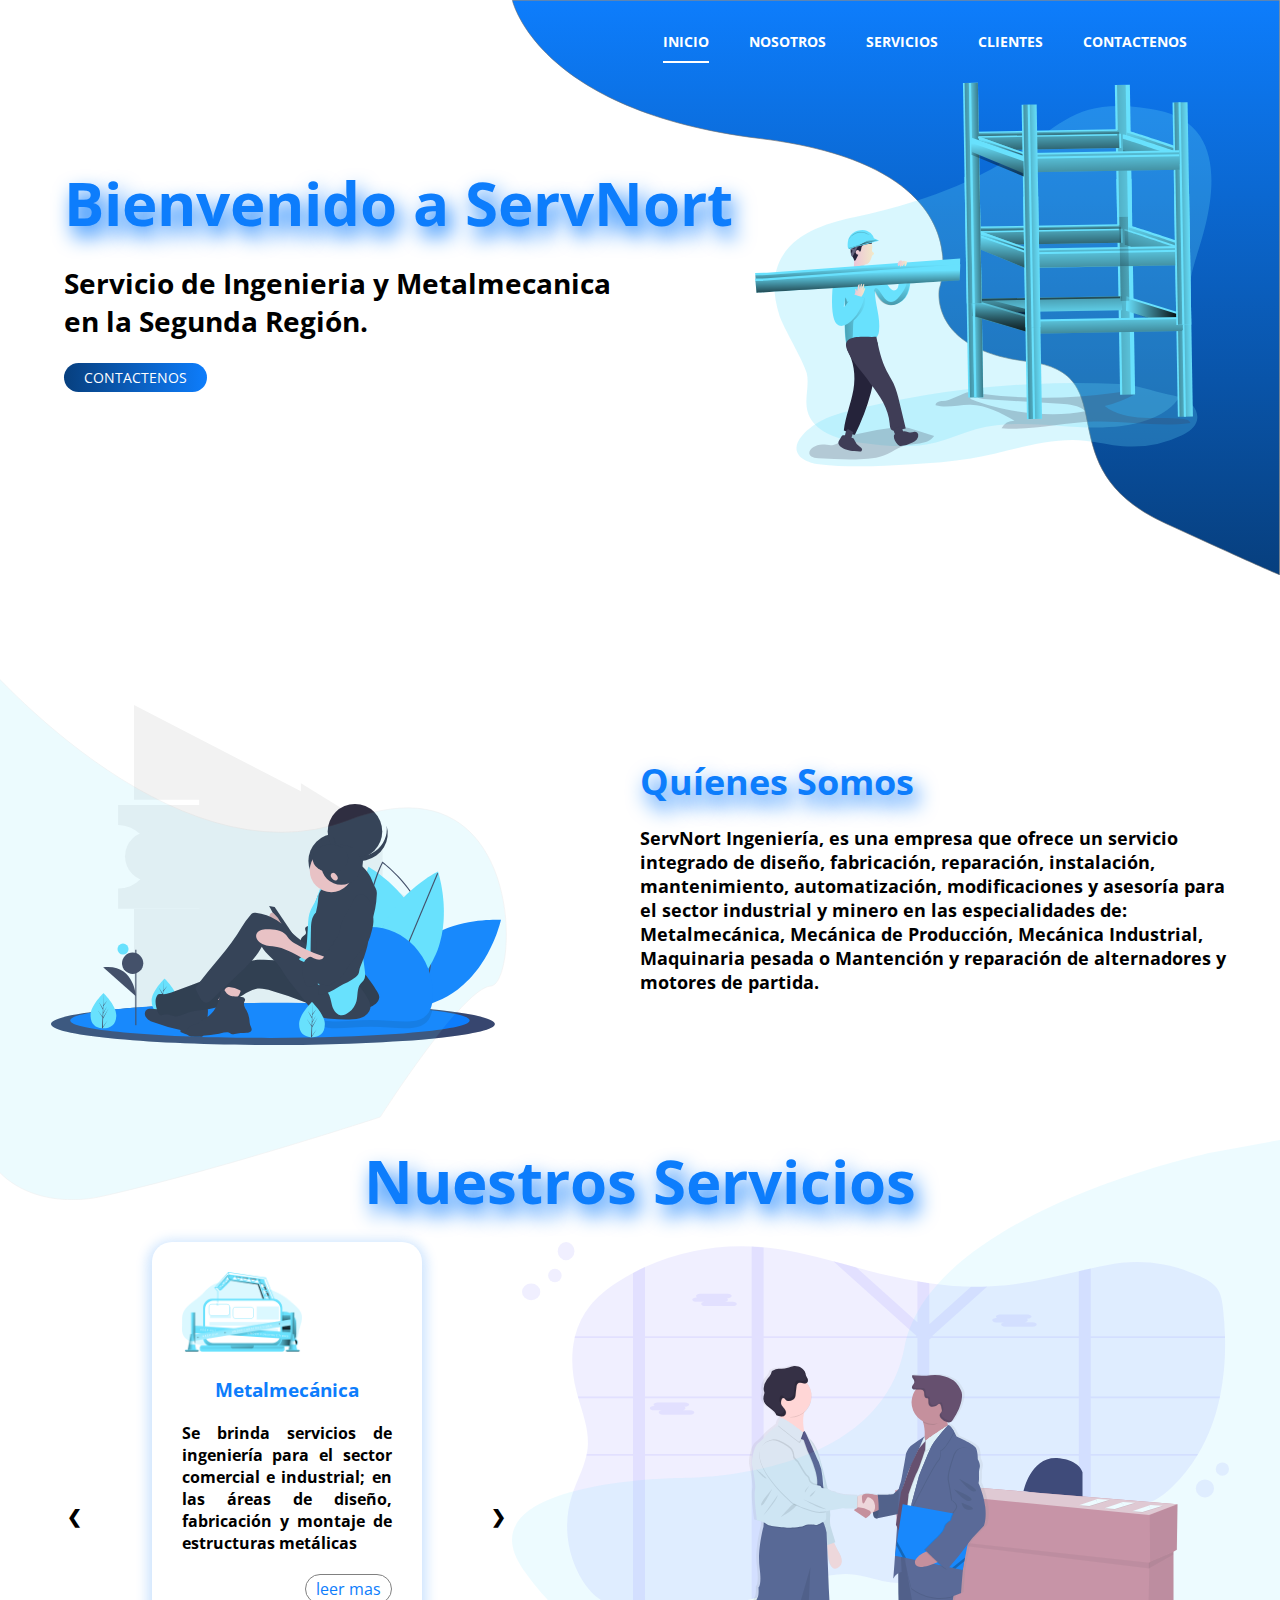
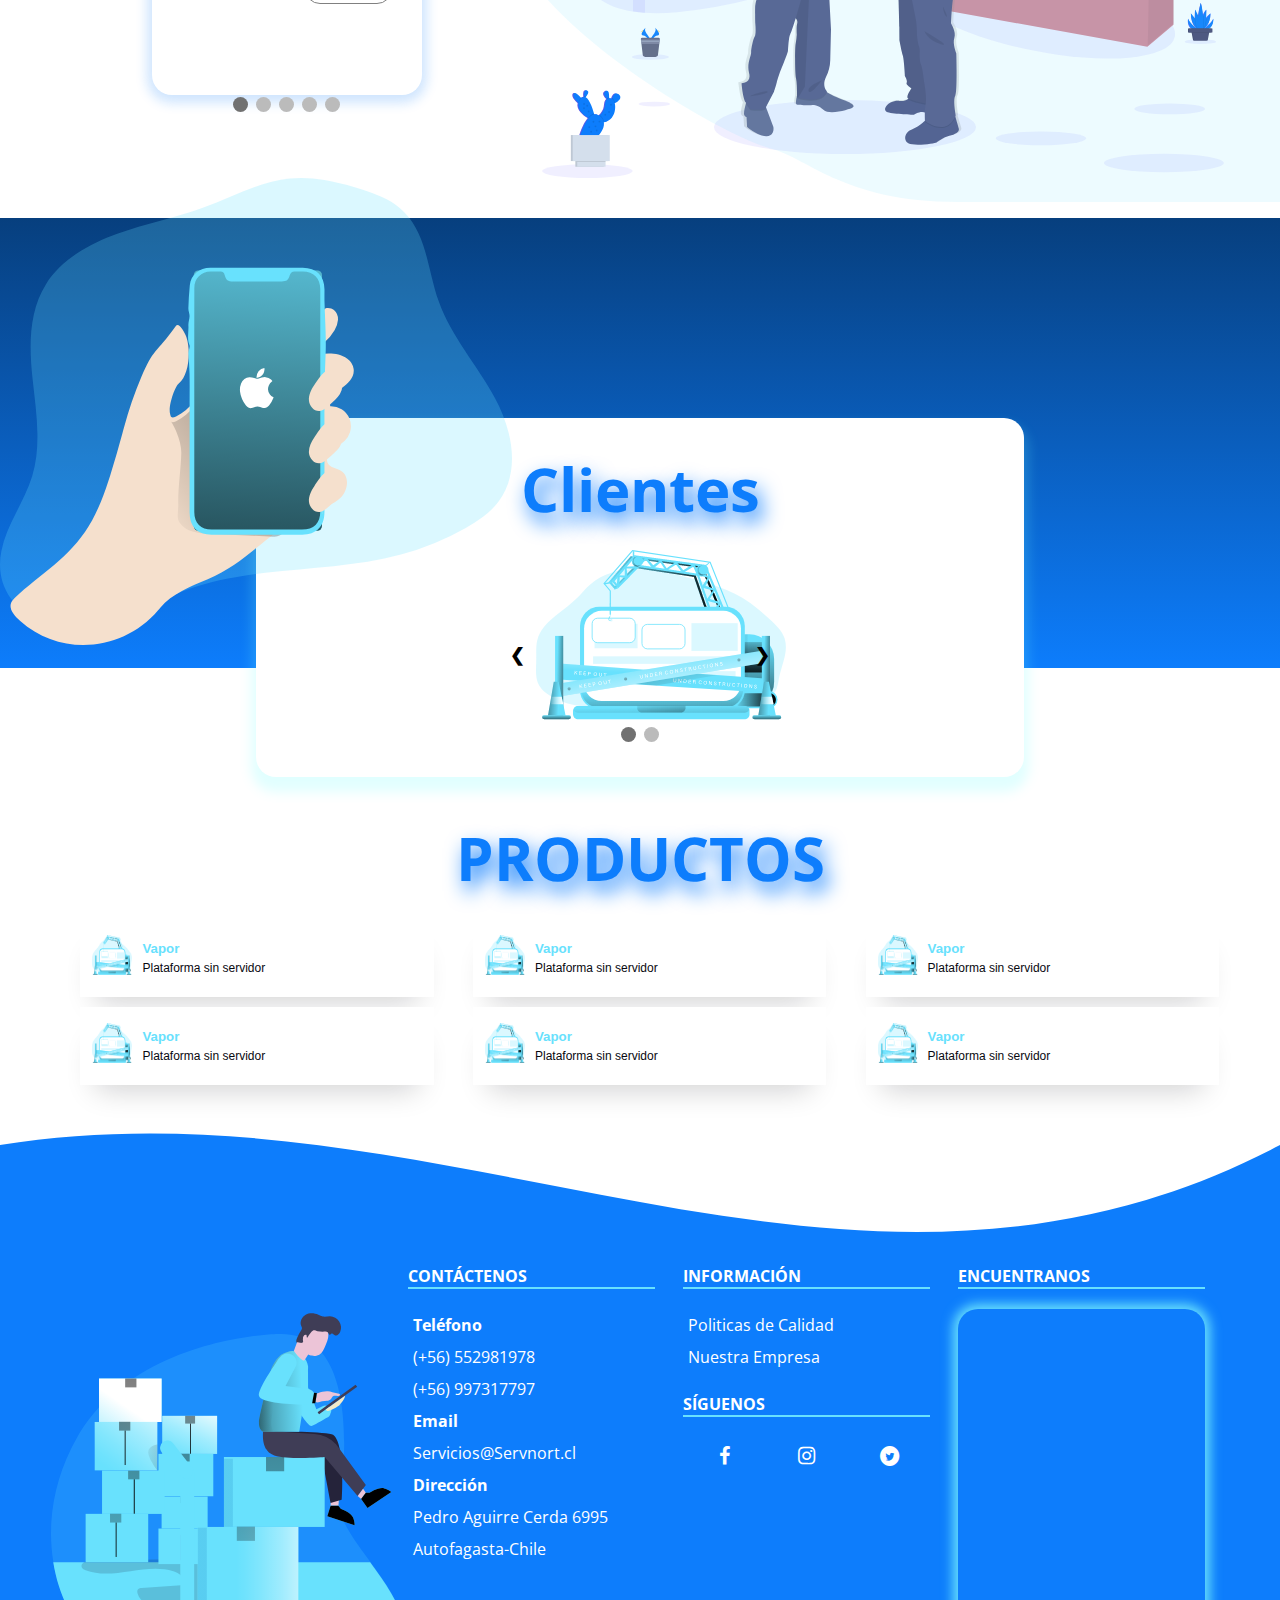
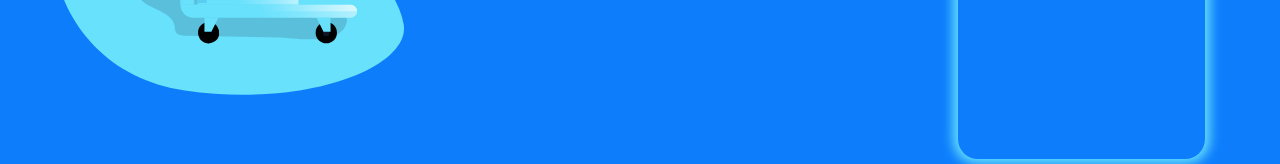
==== index.html @ bfb12efc "'inicio de proyecto'" ====
<!DOCTYPE html>
<html lang="en">
<head>
    <meta charset="UTF-8">
    <meta name="viewport" content="width=device-width, initial-scale=1.0">
    <meta name="description" content="ServNort Ingeniería, es una empresa que ofrece un servicio integrado de diseño, fabricación, reparación, instalación, mantenimiento, automatización, modificaciones y asesoría para el sector industrial y minero en las especialidades de: Metalmecánica, Mecánica de Producción, Mecánica Industrial, Maquinaria pesada o Mantención y reparación de alternadores y motores de partida."/>
    <meta name="keywords" content="Metalmecánica, Maquinaria Pesada, Mecánica De Producción,Mecánica Industrial,Camiones Aljibe,Grúas de alto tonelaje,Montacargas, Elevadores,Tanques,Tuberias,Ductos,Escaleras,Rejas,Barandas,Parillas,Cercos perimetricos"/>
    <title>ServNort</title>
    <link rel="stylesheet" href="css/main.css">
    <link rel="stylesheet" href="css/fontello.css">
</head>
<body>
    
    <header> 
        <img id="trazo_1" src="/img/SVG/Trazado_1.svg"  loading="lazy" alt="">
        <div class="barra">
            <nav>
                <ul class="nav">
                    <li class="nav-item"><a class="activo"  href="">INICIO</a></li>
                    <li class="nav-item"><a href="#nosotros">NOSOTROS</a></li>
                    <li class="nav-item"><a href="#servicios">SERVICIOS</a></li>
                    <li class="nav-item"><a href="#clientes">CLIENTES</a></li>
                    <li class="nav-item"><a  id="contact" href="#footer">CONTACTENOS</a></li> 
                </ul>
            </nav>
            <input type="checkbox" id="menu-bar">
            <label id="label" for="menu-bar" class="icon-menu"></label>
        </div>
        <div class="container">
            <div class="textos">
                <h2>Bienvenido a ServNort</h2>
                <p>Servicio de Ingenieria y Metalmecanica <br> en la Segunda Región.</p>
                <a href="#footer">CONTACTENOS</a>
            </div>
             <img id="construction_site" src="img/SVG/construction_site.svg"  loading="lazy" alt="">
        </div>
    </header>

    <main>
        <section class="about-us" id="nosotros">
            <div class="container">
                <img id="Trazado_55" src="img/SVG/Trazado_55.svg"  loading="lazy" alt="">
                <img id="Trazado_7" src="img/SVG/undraw_mobile_user_7oqo.svg"  loading="lazy" alt="">
                <div class="about-info">
                     <h2>Quíenes Somos</h2>
                     <p>ServNort Ingeniería, es una empresa que ofrece 
                       un servicio integrado de diseño, fabricación, reparación,
                       instalación, mantenimiento, automatización, 
                       modificaciones y asesoría para el sector industrial y
                       minero en las especialidades de: Metalmecánica, 
                       Mecánica de Producción, Mecánica Industrial, 
                       Maquinaria pesada o Mantención y reparación de
                       alternadores y motores de partida.</p>
                </div>
            </div>
       </section>
       <section class="nuestros-servicios">
          <div class="container">
            <h2>Nuestros Servicios</h2>
            <div class="servicios" id="servicios">
                 <div class="servicio">
                    <img src="img/under_constructions.png" loading="lazy" alt="Metalmecanica">
                    <h3>Metalmecánica</h3>
                    <p>Se brinda servicios de ingeniería para 
                    el sector comercial e industrial; en las 
                    áreas de diseño, fabricación y montaje 
                    de estructuras metálicas</p>
                    <div class="button">
                        <a href="">leer mas</a>
                    </div> 
                 </div>

                 <div class="servicio">
                    <img src="img/under_constructions.png" loading="lazy" alt="Metalmecanica">
                    <h3>Maquinaria Pesada</h3>
                    <p>Nuestras divisiones de reparación, mantenimiento y de servicio, está conformada por ingenieros y técnicos altamente calificados para cada línea de negocios.</p>
                    <div class="button">
                        <a href="">leer mas</a>
                    </div> 
                 </div>

                 <div class="servicio">
                    <img src="img/under_constructions.png" loading="lazy" alt="Metalmecanica">
                    <h3>Mecánica Industrial</h3>
                    <p> Se ofrece un plan integral de beneficios y asesoría especializada para sus requerimientos de estudios de ingeniería, instalación e implementación de sistemas integrales dentro del campo industrial, así como brindar un servicio de mantenimiento con el fin de lograr un desempeño óptimo en los distintos procesos de producción. Tales como: fabricación de lozas de lavado para maquinarias y componentes industriales, mantenimiento de plantas industriales, Iluminación, sistemas eléctricos de control, etc..</p>
                    <div class="button">
                        <a href="">leer mas</a>
                    </div> 
                 </div>

                 <div class="servicio">
                    <img src="img/under_constructions.png" loading="lazy" alt="Metalmecanica">
                    <h3>Mecánica De Producción</h3>
                    <p> la especialidad de Mecánica de producción brindamos el servicio de diseño, fabricación e instalación de partes y piezas para máquinas y equipos del sector industrial y minero, según los requerimientos de nuestros clientes, poniendo a su disposición nuestro personal profesional y técnico. Además realizamos trabajos de reconstrucciones de pieza y partes de máquinas para la industria y minería.</p>
                    <div class="button">
                        <a href="">leer mas</a>
                    </div> 
                 </div>

                 <div class="servicio">
                    <img src="img/under_constructions.png" loading="lazy" alt="Metalmecanica">
                    <h3>Mantención Y Reparación</h3>
                    <p>Motores de partida y alternadores: Mantención alternadores en general (12 – 24 volt.), mantención de motores de partida en general (12 – 24 volt.), reparaciones en general, bobinados, cambio de carbones, cambio de cajas reguladoras, cambio de inducido, cambio placas rectificadoras, etc.</p>
                    <div class="button">
                        <a href="">leer mas</a>
                    </div> 
                 </div>
                 
                  <!-- Next and previous buttons -->
                <a class="prev" onclick="plusSlides(-1)">&#10094;</a>
                <a class="next" onclick="plusSlides(1)">&#10095;</a>

                <!-- The dots/circles -->
                <div class="dots" style="text-align:center">
                    <span class="dot" onclick="currentSlide(1)"></span>
                    <span class="dot" onclick="currentSlide(2)"></span>
                    <span class="dot" onclick="currentSlide(3)"></span>
                    <span class="dot" onclick="currentSlide(4)"></span>
                    <span class="dot" onclick="currentSlide(5)"></span>
                </div>

            </div>
            <img id="Trazado_100" src="img/SVG/Trazado_100.svg"  loading="lazy" alt="">
            <img id="trazado_9" src="img/SVG/undraw_business_deal_cpi9.svg"  loading="lazy" alt="">
          </div>
       </section>
       <section class="clientes" id="clientes">
           <img id="trazado_iphone" src="img/SVG/iphone.svg" alt="">
           <div class="background"></div>
           <div class="content-clientes">
               <h2>Clientes</h2>
               <div class="clients">
                   <div class="client">
                       <img src="img/under_constructions.png" alt="">
                   </div>
                   <div class="client">
                    <img src="img/under_constructions.png" alt="">
                   </div>
                <!-- Next and previous buttons -->
                <a class="prev" onclick="plusSlide(-1)">&#10094;</a>
                <a class="next" onclick="plusSlide(1)">&#10095;</a>
                <!-- The dots/circles -->
                <div class="dots" style="text-align:center">
                    <span class="do" onclick="currentSlide(1)"></span>
                    <span class="do" onclick="currentSlide(2)"></span>
                </div>
               </div>
           </div>
       </section>
            
       <section id="productos">
           <div class="container">
            <h2>PRODUCTOS</h2>
            <ul>
                <li>
                    <a href="">
                        <div class="system-icon">
                            <img src="/img/under_constructions.png" width="80px" height="80px" alt="">
                        </div>
                        <div class="system-info">
                            <div class="system_info">
                                 <h5>Vapor</h5>
                                 <p>Plataforma sin servidor</p>
                            </div>
                        </div>
                    </a>
                </li>
                <li>
                    <a href="">
                        <div class="system-icon">
                            <img src="/img/under_constructions.png" width="80px" height="80px" alt="">
                        </div>
                        <div class="system-info">
                            <div class="system_info">
                                 <h5>Vapor</h5>
                                 <p>Plataforma sin servidor</p>
                            </div>
                        </div>
                    </a>
                </li>
                <li>
                    <a href="">
                        <div class="system-icon">
                            <img src="/img/under_constructions.png" width="80px" height="80px" alt="">
                        </div>
                        <div class="system-info">
                            <div class="system_info">
                                 <h5>Vapor</h5>
                                 <p>Plataforma sin servidor</p>
                            </div>
                        </div>
                    </a>
                </li>
                <li>
                    <a href="">
                        <div class="system-icon">
                            <img src="/img/under_constructions.png" width="80px" height="80px" alt="">
                        </div>
                        <div class="system-info">
                            <div class="system_info">
                                 <h5>Vapor</h5>
                                 <p>Plataforma sin servidor</p>
                            </div>
                        </div>
                    </a>
                </li>
                <li>
                    <a href="">
                        <div class="system-icon">
                            <img src="/img/under_constructions.png" width="80px" height="80px" alt="">
                        </div>
                        <div class="system-info">
                            <div class="system_info">
                                 <h5>Vapor</h5>
                                 <p>Plataforma sin servidor</p>
                            </div>
                        </div>
                    </a>
                </li>
                <li>
                    <a href="">
                        <div class="system-icon">
                            <img src="/img/under_constructions.png" width="80px" height="80px" alt="">
                        </div>
                        <div class="system-info">
                            <div class="system_info">
                                 <h5>Vapor</h5>
                                 <p>Plataforma sin servidor</p>
                            </div>
                        </div>
                    </a>
                </li>
            </ul>
           </div>
       
       </section>

    </main>

    
    <div style="height: 150px; overflow: hidden;" ><svg viewBox="0 0 500 150" preserveAspectRatio="none" style="height: 100%; width: 100%;"><path d="M0.00,49.98 C176.35,-22.20 330.98,277.78 500.00,49.98 L500.00,150.00 L0.00,150.00 Z" style="stroke: none; fill: #0D7DFC;"></path></svg></div>
    <footer id="footer">  
        <div class="container">
            <img id="logistics" src="img/SVG/logistics.svg" alt="">
            <div class="info-footer">
              <div class="section">
                  <h4>CONTÁCTENOS</h4>
                  <ul>
                      <li>Teléfono</li>
                      <li><a href="">(+56) 552981978</a></li>
                      <li><a href="">(+56) 997317797</a></li>
                      <li>Email</li>
                      <li><a href="">Servicios@Servnort.cl</a></li>
                      <li>Dirección</li>
                      <li><a href="">Pedro Aguirre Cerda 6995</a></li>
                      <li><a href="">Autofagasta-Chile</a></li>
                  </ul>
              </div>   
              <div class="section">
                <h4>INFORMACIÓN</h4>
                <ul>
                    <li><a href="http://www.servnort.cl/wp-content/uploads/sites/2255/2019/10/307682-v1.pdf" target="_blank">Politicas de Calidad</a></li>
                    <li><a href="http://www.servnort.cl/wp-content/uploads/sites/2255/2017/09/Presentaci%C3%B3n-SERVNORT-2017.pdf" target="_blank">Nuestra Empresa</a></li>
                </ul>
                <h4 class="redes">SÍGUENOS</h4>
                <ul class="redes-sociales">
                    <li><a href="" class="icon-facebook"></a></li>
                    <li><a href="" class="icon-instagram"></a></li>
                    <li><a href="" class="icon-twitter-circled"></a></li>
                </ul>
            </div>  

            <div class="section">
                <h4>Encuentranos</h4>
                <iframe src="https://www.google.com/maps/embed?pb=!1m18!1m12!1m3!1d3655.940811750934!2d-70.39109248538277!3d-23.60645556914346!2m3!1f0!2f0!3f0!3m2!1i1024!2i768!4f13.1!3m3!1m2!1s0x96ae2ad96603da23%3A0x205bcc52b47a0f85!2sAv.%20Pedro%20Aguirre%20Cerda%206995%2C%20Antofagasta%2C%20Chile!5e0!3m2!1ses-419!2sco!4v1585775942797!5m2!1ses-419!2sco" width="300" height="450" frameborder="0" style="border-radius: 20px; width: 100%; box-shadow: 0px 0px 12px 5px #68E1FD;" allowfullscreen="" aria-hidden="false" tabindex="0"></iframe>
            </div>   
            </div>
        </div>
    </footer>

    <script src="js/app.js"></script>
    <script src="js/clientes.js"></script>

</body>
</html>
---- css/main.css ----
@import url('https://fonts.googleapis.com/css?family=Open+Sans|Open+Sans+Condensed:300&display=swap');
@import '/css/header.css';
@import '/css/about.css';
@import '/css/servicios.css';
@import '/css/clientes.css';

* {
    margin: 0;
    padding: 0;
    box-sizing: border-box;
}

body {
    font-family: 'Open Sans', sans-serif;
    overflow-x: hidden;
}

.container {
    width: 92%;
    margin: 0 auto;
}

footer {
    background:#0D7DFC ;
}

#logistics {
    display: none;
}

.info-footer {
    display: flex;
    flex-wrap: wrap;
    justify-content: center;
}

.info-footer .section {
    width: 100%;
    margin-top:20px;
}

.info-footer .section h4 {
    color: white;
    text-transform: uppercase;
    border-bottom: 2px solid #68E1FD;
    margin-bottom: 20px;
}

.redes {
    margin-top: 20px;
}

.info-footer .section li {
    color: white;
    list-style: none;
    padding: 5px;
    font-weight: bold;
}

.info-footer .section li a {
    text-decoration: none;
    color: white;
    font-weight: normal;
}

.redes-sociales {
    display: flex;
    justify-content: space-around;
}

.redes-sociales li {
    font-size: 20px;
}


@media only screen and (min-width:600px){


    footer .container {
        display: flex;
        justify-content: center;
        align-items: center;
    }

    #logistics {
        display: block;
        width: 30%;
        height: 450px;
    }

    .info-footer {
       width: 70%;
       justify-content: space-around;
    }

    .info-footer .section {
        width: 30%;
        margin-right: 20px;
    }

}

#productos {
    display: flex;
    flex-wrap: wrap;
    justify-content: center;
    margin-top: 40px;
}


#productos h2 {
    width: 100%;
    text-align: center;
}

#productos ul {
    display: -webkit-box;
    display: flex;
    flex-wrap: wrap;
    -webkit-box-pack: center;
    justify-content: center;
    list-style-type: none;
    margin: 0;
    padding: 0;
}

#productos ul li {
    list-style: none;
    width: 80%;
    margin: 0 auto 10px auto;
    transition: all 0.3s ease;
}

#productos ul li:hover {
    transform: scale(1.1);
}


#productos ul li a {
    display: flex;
}

.system-icon img {
    max-width: 2.5em;
    max-height: 2.5em;
}

li a .system_icon {
    display: -webkit-box;
    display: flex;
    -webkit-box-align: center;
    align-items: center;
    -webkit-box-pack: center;
    justify-content: center;
    width: 3.5em;
    height: 3.5em;
    margin-right: 1em;
    padding: .5em;
}

#productos ul li a {
    display: -webkit-box;
    width: 100%;
    display: flex;
    -webkit-box-align: center;
    align-items: center;
    padding: .75em;
    text-align: left;
    text-decoration: none;
    color: #090910;
    background: #fff;
    box-shadow: 0 20px 30px -16px rgba(9,9,16,.2);
}

#productos ul li a .system_info {
    -webkit-box-flex: 1;
    flex: 1;
    font-size: 1em;
    font-family: scandia-web,sans-serif;
    padding: 10px;
}


.system_info h5 {
    color: #68E1FD;
    margin-bottom: 5px;
}

.system_info p {
    font-size: 12px;
}


@media only screen and (min-width:600px){
    #productos ul li  {
        width: 30%;
        margin-right: 10px;
    }
}
---- css/fontello.css ----
@font-face {
  font-family: 'fontello';
  src: url('../font/fontello.eot?31086662');
  src: url('../font/fontello.eot?31086662#iefix') format('embedded-opentype'),
       url('../font/fontello.woff2?31086662') format('woff2'),
       url('../font/fontello.woff?31086662') format('woff'),
       url('../font/fontello.ttf?31086662') format('truetype'),
       url('../font/fontello.svg?31086662#fontello') format('svg');
  font-weight: normal;
  font-style: normal;
}
/* Chrome hack: SVG is rendered more smooth in Windozze. 100% magic, uncomment if you need it. */
/* Note, that will break hinting! In other OS-es font will be not as sharp as it could be */
/*
@media screen and (-webkit-min-device-pixel-ratio:0) {
  @font-face {
    font-family: 'fontello';
    src: url('../font/fontello.svg?31086662#fontello') format('svg');
  }
}
*/
 
 [class^="icon-"]:before, [class*=" icon-"]:before {
  font-family: "fontello";
  font-style: normal;
  font-weight: normal;
  speak: none;
 
  display: inline-block;
  text-decoration: inherit;
  width: 1em;
  margin-right: .2em;
  text-align: center;
  /* opacity: .8; */
 
  /* For safety - reset parent styles, that can break glyph codes*/
  font-variant: normal;
  text-transform: none;
 
  /* fix buttons height, for twitter bootstrap */
  line-height: 1em;
 
  /* Animation center compensation - margins should be symmetric */
  /* remove if not needed */
  margin-left: .2em;
 
  /* you can be more comfortable with increased icons size */
  /* font-size: 120%; */
 
  /* Font smoothing. That was taken from TWBS */
  -webkit-font-smoothing: antialiased;
  -moz-osx-font-smoothing: grayscale;
 
  /* Uncomment for 3D effect */
  /* text-shadow: 1px 1px 1px rgba(127, 127, 127, 0.3); */
}
 
.icon-facebook:before { content: '\f09a'; } /* '' */
.icon-menu:before { content: '\f0c9'; } /* '' */
.icon-instagram:before { content: '\f16d'; } /* '' */
.icon-whatsapp:before { content: '\f232'; } /* '' */
.icon-twitter-circled:before { content: '\f30a'; } /* '' */
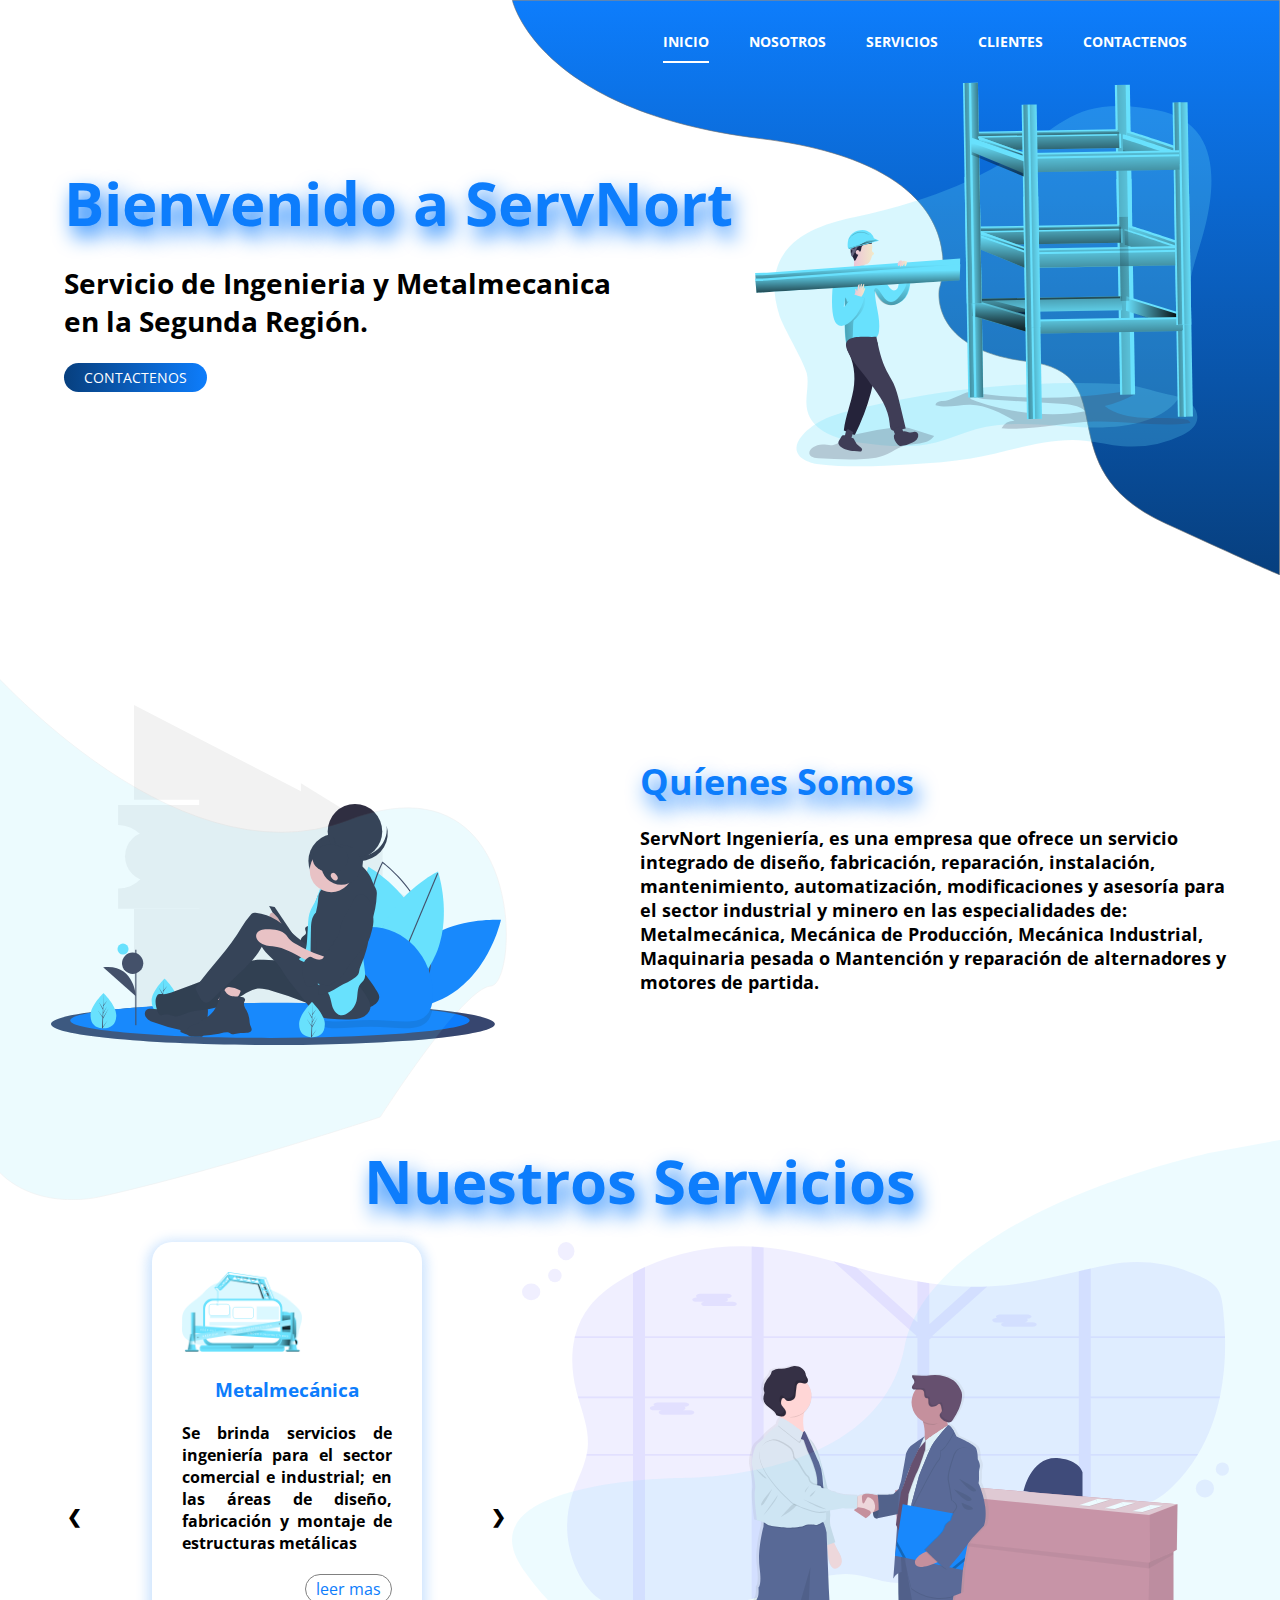
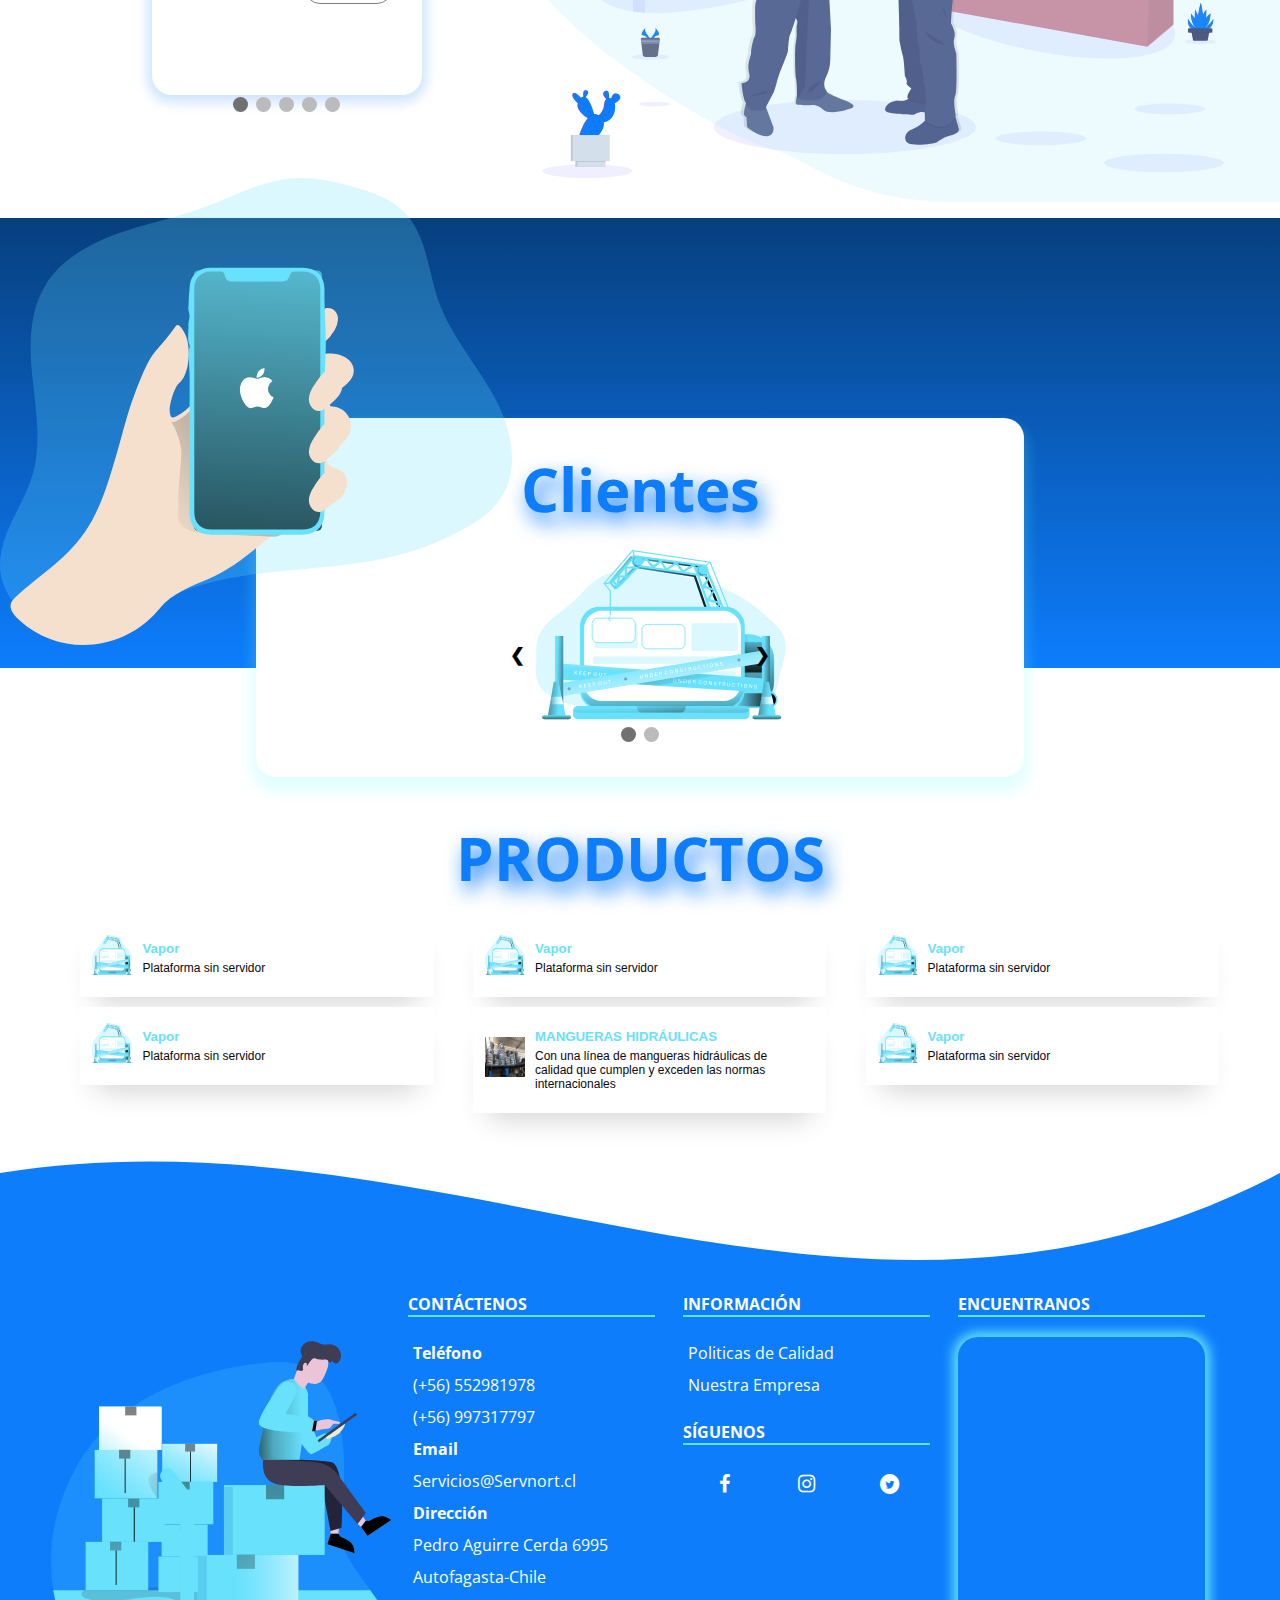
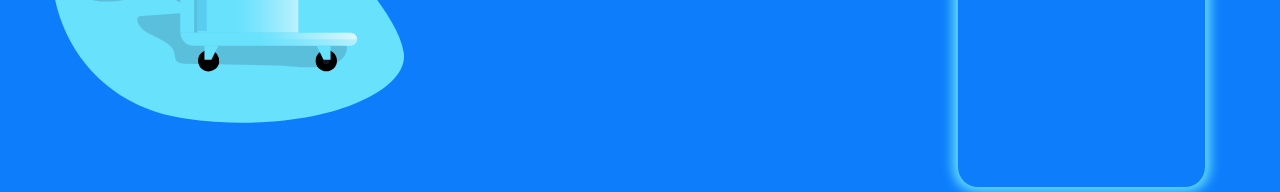
==== commit 9e350298: "'inicio de proyecto'" ====
--- a/index.html
+++ b/index.html
@@ -6,13 +6,13 @@
     <meta name="description" content="ServNort Ingeniería, es una empresa que ofrece un servicio integrado de diseño, fabricación, reparación, instalación, mantenimiento, automatización, modificaciones y asesoría para el sector industrial y minero en las especialidades de: Metalmecánica, Mecánica de Producción, Mecánica Industrial, Maquinaria pesada o Mantención y reparación de alternadores y motores de partida."/>
     <meta name="keywords" content="Metalmecánica, Maquinaria Pesada, Mecánica De Producción,Mecánica Industrial,Camiones Aljibe,Grúas de alto tonelaje,Montacargas, Elevadores,Tanques,Tuberias,Ductos,Escaleras,Rejas,Barandas,Parillas,Cercos perimetricos"/>
     <title>ServNort</title>
-    <link rel="stylesheet" href="css/main.css">
-    <link rel="stylesheet" href="css/fontello.css">
+    <link rel="stylesheet" href="./css/main.css">
+    <link rel="stylesheet" href="./css/fontello.css">
 </head>
 <body>
     
     <header> 
-        <img id="trazo_1" src="/img/SVG/Trazado_1.svg"  loading="lazy" alt="">
+        <img id="trazo_1" src="img/SVG/Trazado_1.svg"  loading="lazy" alt="">
         <div class="barra">
             <nav>
                 <ul class="nav">
@@ -155,72 +155,72 @@
                 <li>
                     <a href="">
                         <div class="system-icon">
-                            <img src="/img/under_constructions.png" width="80px" height="80px" alt="">
-                        </div>
-                        <div class="system-info">
-                            <div class="system_info">
-                                 <h5>Vapor</h5>
-                                 <p>Plataforma sin servidor</p>
-                            </div>
-                        </div>
-                    </a>
-                </li>
-                <li>
-                    <a href="">
-                        <div class="system-icon">
-                            <img src="/img/under_constructions.png" width="80px" height="80px" alt="">
-                        </div>
-                        <div class="system-info">
-                            <div class="system_info">
-                                 <h5>Vapor</h5>
-                                 <p>Plataforma sin servidor</p>
-                            </div>
-                        </div>
-                    </a>
-                </li>
-                <li>
-                    <a href="">
-                        <div class="system-icon">
-                            <img src="/img/under_constructions.png" width="80px" height="80px" alt="">
-                        </div>
-                        <div class="system-info">
-                            <div class="system_info">
-                                 <h5>Vapor</h5>
-                                 <p>Plataforma sin servidor</p>
-                            </div>
-                        </div>
-                    </a>
-                </li>
-                <li>
-                    <a href="">
-                        <div class="system-icon">
-                            <img src="/img/under_constructions.png" width="80px" height="80px" alt="">
-                        </div>
-                        <div class="system-info">
-                            <div class="system_info">
-                                 <h5>Vapor</h5>
-                                 <p>Plataforma sin servidor</p>
-                            </div>
-                        </div>
-                    </a>
-                </li>
-                <li>
-                    <a href="">
-                        <div class="system-icon">
-                            <img src="/img/under_constructions.png" width="80px" height="80px" alt="">
-                        </div>
-                        <div class="system-info">
-                            <div class="system_info">
-                                 <h5>Vapor</h5>
-                                 <p>Plataforma sin servidor</p>
-                            </div>
-                        </div>
-                    </a>
-                </li>
-                <li>
-                    <a href="">
-                        <div class="system-icon">
-                            <img src="/img/under_constructions.png" width="80px" height="80px" alt="">
+                            <img src="img/under_constructions.png" width="80px" height="80px" alt="">
+                        </div>
+                        <div class="system-info">
+                            <div class="system_info">
+                                 <h5>Vapor</h5>
+                                 <p>Plataforma sin servidor</p>
+                            </div>
+                        </div>
+                    </a>
+                </li>
+                <li>
+                    <a href="">
+                        <div class="system-icon">
+                            <img src="img/under_constructions.png" width="80px" height="80px" alt="">
+                        </div>
+                        <div class="system-info">
+                            <div class="system_info">
+                                 <h5>Vapor</h5>
+                                 <p>Plataforma sin servidor</p>
+                            </div>
+                        </div>
+                    </a>
+                </li>
+                <li>
+                    <a href="">
+                        <div class="system-icon">
+                            <img src="img/under_constructions.png" width="80px" height="80px" alt="">
+                        </div>
+                        <div class="system-info">
+                            <div class="system_info">
+                                 <h5>Vapor</h5>
+                                 <p>Plataforma sin servidor</p>
+                            </div>
+                        </div>
+                    </a>
+                </li>
+                <li>
+                    <a href="">
+                        <div class="system-icon">
+                            <img src="img/under_constructions.png" width="80px" height="80px" alt="">
+                        </div>
+                        <div class="system-info">
+                            <div class="system_info">
+                                 <h5>Vapor</h5>
+                                 <p>Plataforma sin servidor</p>
+                            </div>
+                        </div>
+                    </a>
+                </li>
+                <li>
+                    <a href="">
+                        <div class="system-icon">
+                            <img src="img/productos/img1.jpg" width="80px" height="80px" alt="">
+                        </div>
+                        <div class="system-info">
+                            <div class="system_info">
+                                 <h5>MANGUERAS HIDRÁULICAS</h5>
+                                 <p>Con una línea de mangueras hidráulicas de calidad que cumplen y exceden las normas internacionales </p>
+                            </div>
+                        </div>
+                    </a>
+                </li>
+                <li>
+                    <a href="">
+                        <div class="system-icon">
+                            <img src="img/under_constructions.png" width="80px" height="80px" alt="">
                         </div>
                         <div class="system-info">
                             <div class="system_info">
@@ -280,6 +280,5 @@
 
     <script src="js/app.js"></script>
     <script src="js/clientes.js"></script>
-
 </body>
 </html>--- a/css/main.css
+++ b/css/main.css
@@ -1,8 +1,8 @@
 @import url('https://fonts.googleapis.com/css?family=Open+Sans|Open+Sans+Condensed:300&display=swap');
-@import '/css/header.css';
-@import '/css/about.css';
-@import '/css/servicios.css';
-@import '/css/clientes.css';
+@import './header.css';
+@import './about.css';
+@import './servicios.css';
+@import './clientes.css';
 
 * {
     margin: 0;
@@ -21,7 +21,7 @@
 }
 
 footer {
-    background:#0D7DFC ;
+    background: #0D7DFC;
 }
 
 #logistics {
@@ -36,7 +36,7 @@
 
 .info-footer .section {
     width: 100%;
-    margin-top:20px;
+    margin-top: 20px;
 }
 
 .info-footer .section h4 {
@@ -73,7 +73,7 @@
 }
 
 
-@media only screen and (min-width:600px){
+@media only screen and (min-width: 600px) {
 
 
     footer .container {
@@ -89,8 +89,8 @@
     }
 
     .info-footer {
-       width: 70%;
-       justify-content: space-around;
+        width: 70%;
+        justify-content: space-around;
     }
 
     .info-footer .section {
@@ -169,14 +169,14 @@
     text-decoration: none;
     color: #090910;
     background: #fff;
-    box-shadow: 0 20px 30px -16px rgba(9,9,16,.2);
+    box-shadow: 0 20px 30px -16px rgba(9, 9, 16, .2);
 }
 
 #productos ul li a .system_info {
     -webkit-box-flex: 1;
     flex: 1;
     font-size: 1em;
-    font-family: scandia-web,sans-serif;
+    font-family: scandia-web, sans-serif;
     padding: 10px;
 }
 
@@ -190,9 +190,66 @@
     font-size: 12px;
 }
 
-
-@media only screen and (min-width:600px){
-    #productos ul li  {
+@keyframes rotate {
+    from {
+        transform: rotate(0deg);
+    }
+    to {
+        transform: rotate(360deg);
+    }
+}
+
+@-webkit-keyframes rotate {
+    from {
+        -webkit-transform: rotate(0deg);
+    }
+    to {
+        -webkit-transform: rotate(360deg);
+    }
+}
+
+.imgr {
+    -webkit-animation: 50s rotate linear infinite;
+    animation: 50s rotate linear infinite;
+    -webkit-transform-origin: 50% 50%;
+    transform-origin: 50% 50%;
+}
+
+.imgr {
+    position: absolute;
+    background-repeat: no-repeat;
+    background-position: right;
+    background-size: 25% 95%;
+    right: -330px;
+}
+
+.imgl {
+    -webkit-animation: 50s rotate linear infinite;
+    animation: 50s rotate linear infinite;
+    -webkit-transform-origin: 50% 50%;
+    transform-origin: 50% 50%;
+}
+
+.imgl {
+    position: absolute;
+    background-repeat: no-repeat;
+    background-position: left;
+    background-size: 25% 95%;
+    left: 330px;
+}
+
+.faq-img {
+    width: 100%;
+}
+
+.img-fluid {
+    max-width: 100%;
+    height: auto;
+
+}
+
+@media only screen and (min-width: 600px) {
+    #productos ul li {
         width: 30%;
         margin-right: 10px;
     }
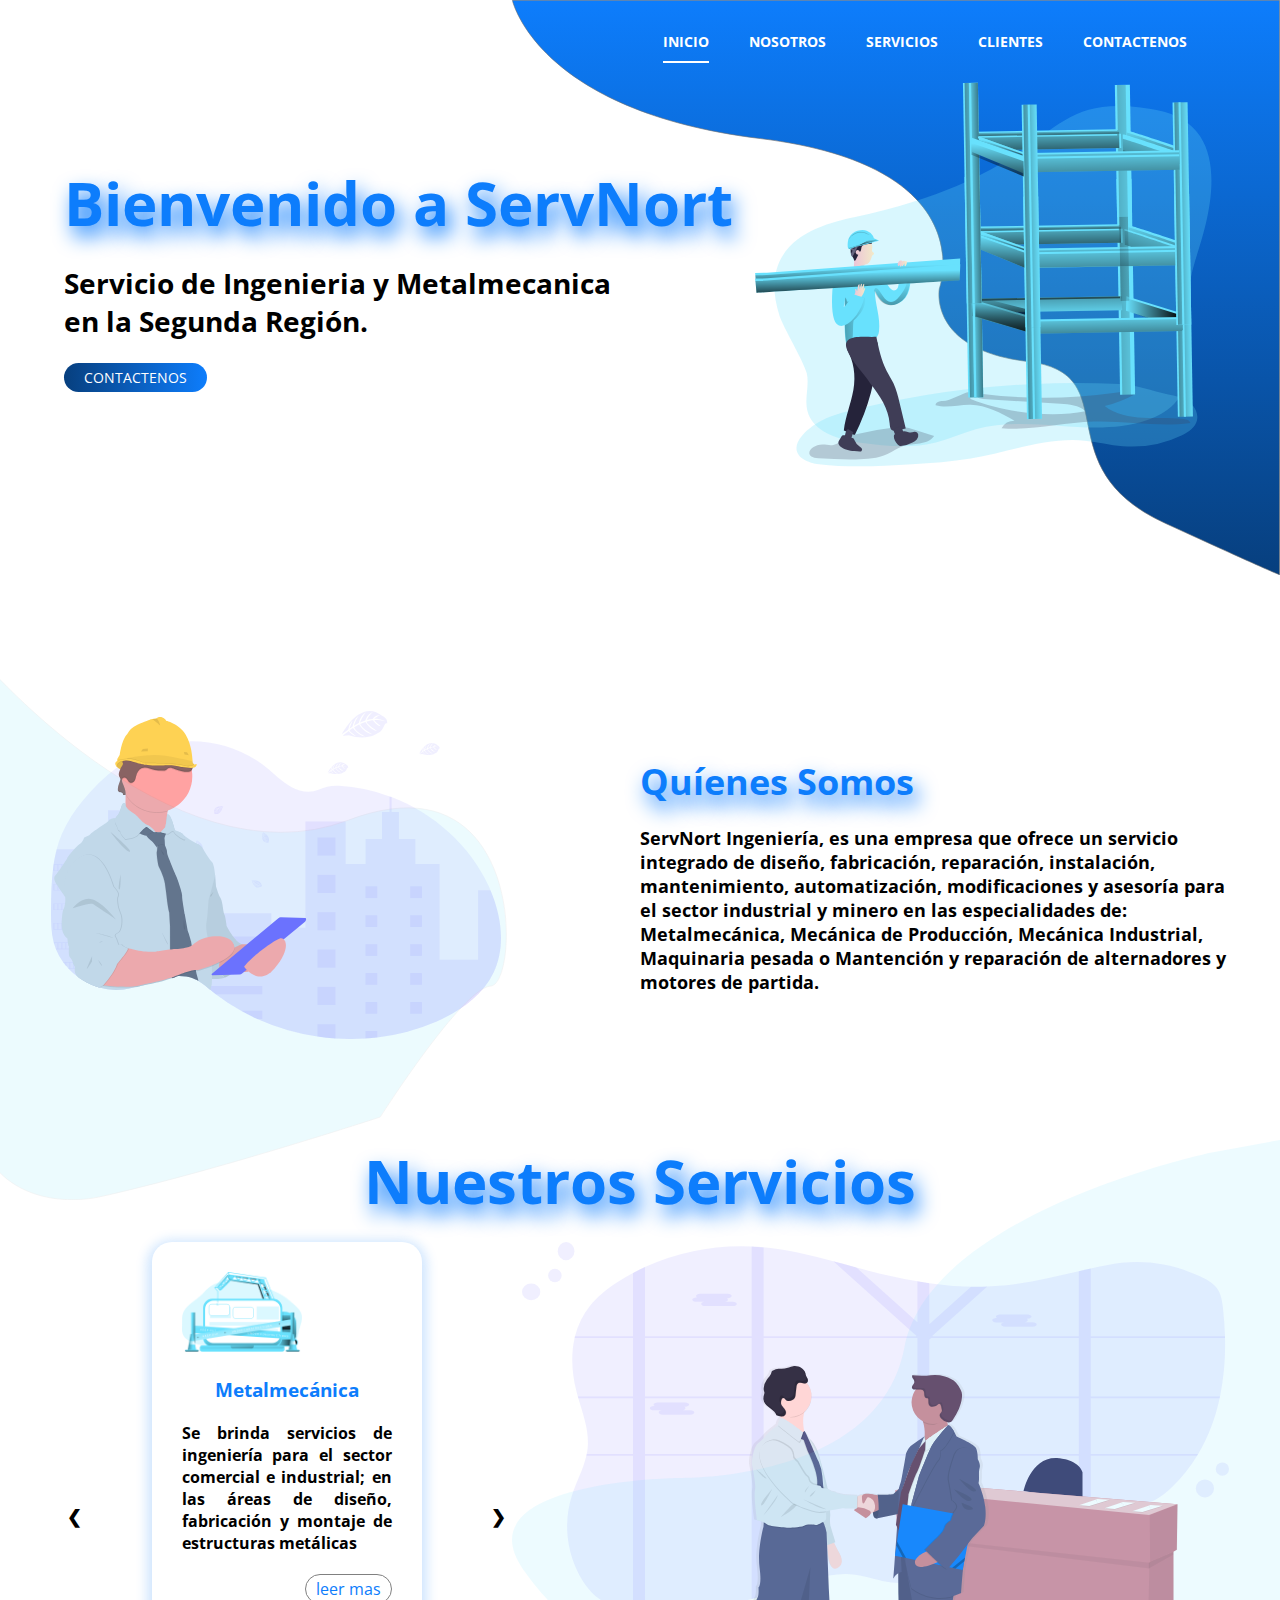
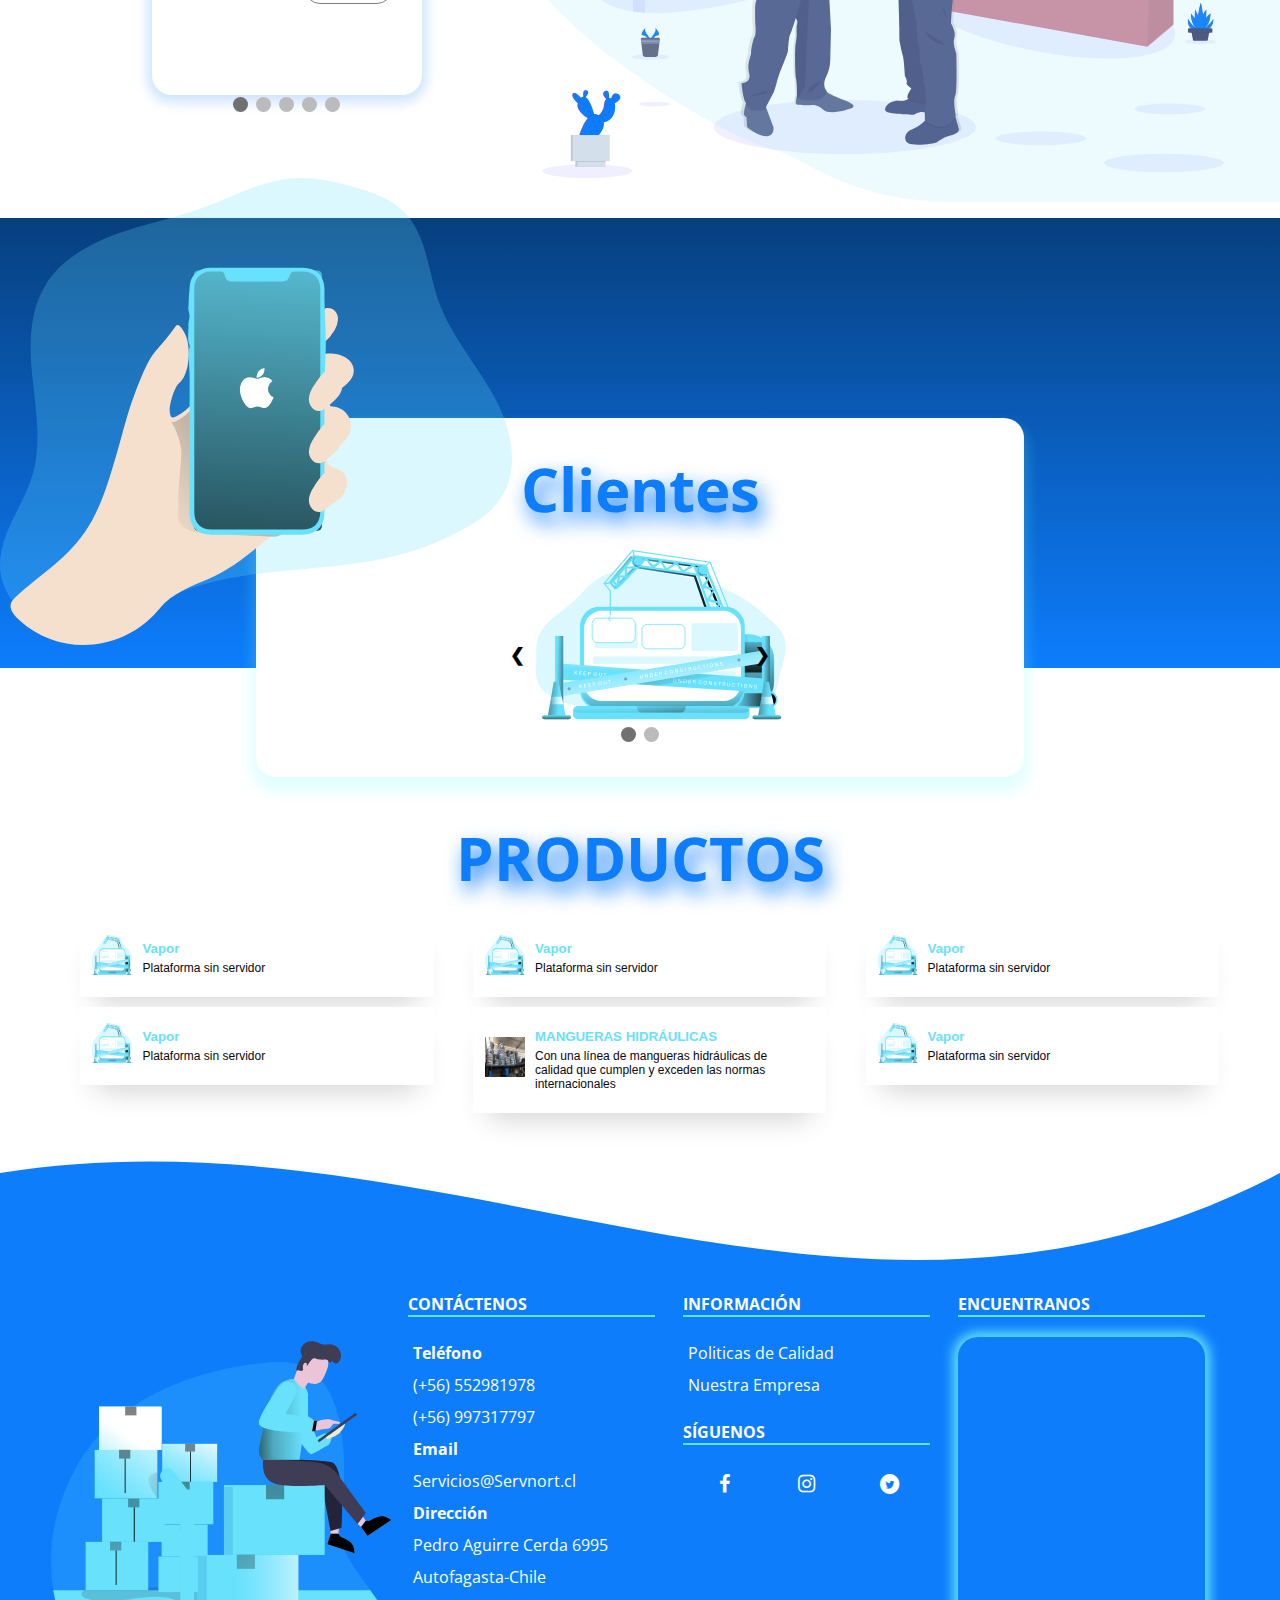
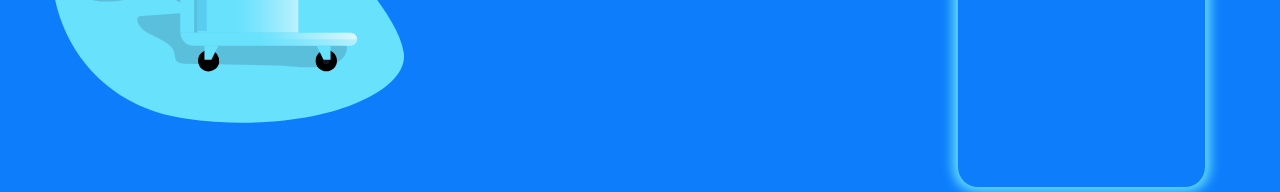
==== commit 8c2e1fb3: "'inicio de proyecto'" ====
--- a/index.html
+++ b/index.html
@@ -40,7 +40,7 @@
         <section class="about-us" id="nosotros">
             <div class="container">
                 <img id="Trazado_55" src="img/SVG/Trazado_55.svg"  loading="lazy" alt="">
-                <img id="Trazado_7" src="img/SVG/undraw_mobile_user_7oqo.svg"  loading="lazy" alt="">
+                <img id="Trazado_7" src="img/SVG/about_us.svg"  loading="lazy" alt="">
                 <div class="about-info">
                      <h2>Quíenes Somos</h2>
                      <p>ServNort Ingeniería, es una empresa que ofrece 
--- a/css/main.css
+++ b/css/main.css
@@ -235,7 +235,8 @@
     background-repeat: no-repeat;
     background-position: left;
     background-size: 25% 95%;
-    left: 330px;
+    left: -330px;
+    top: 400px;
 }
 
 .faq-img {
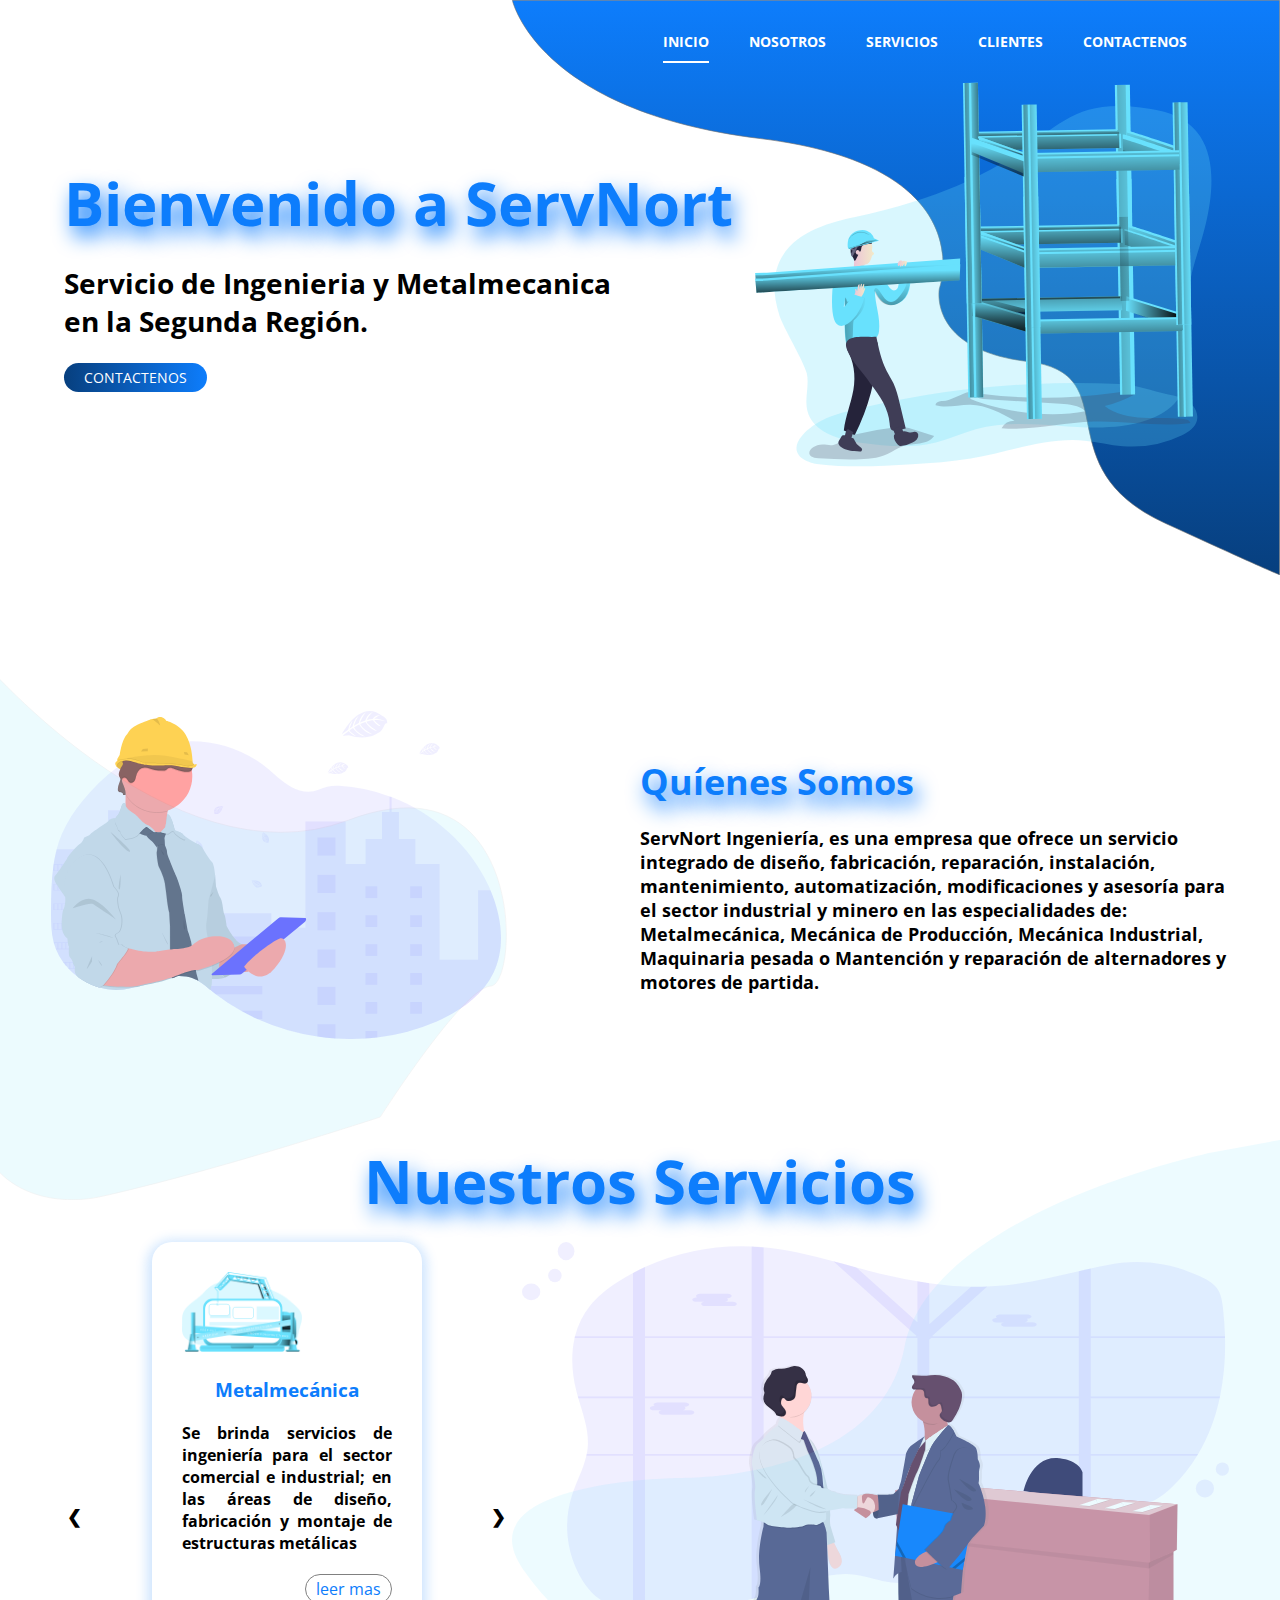
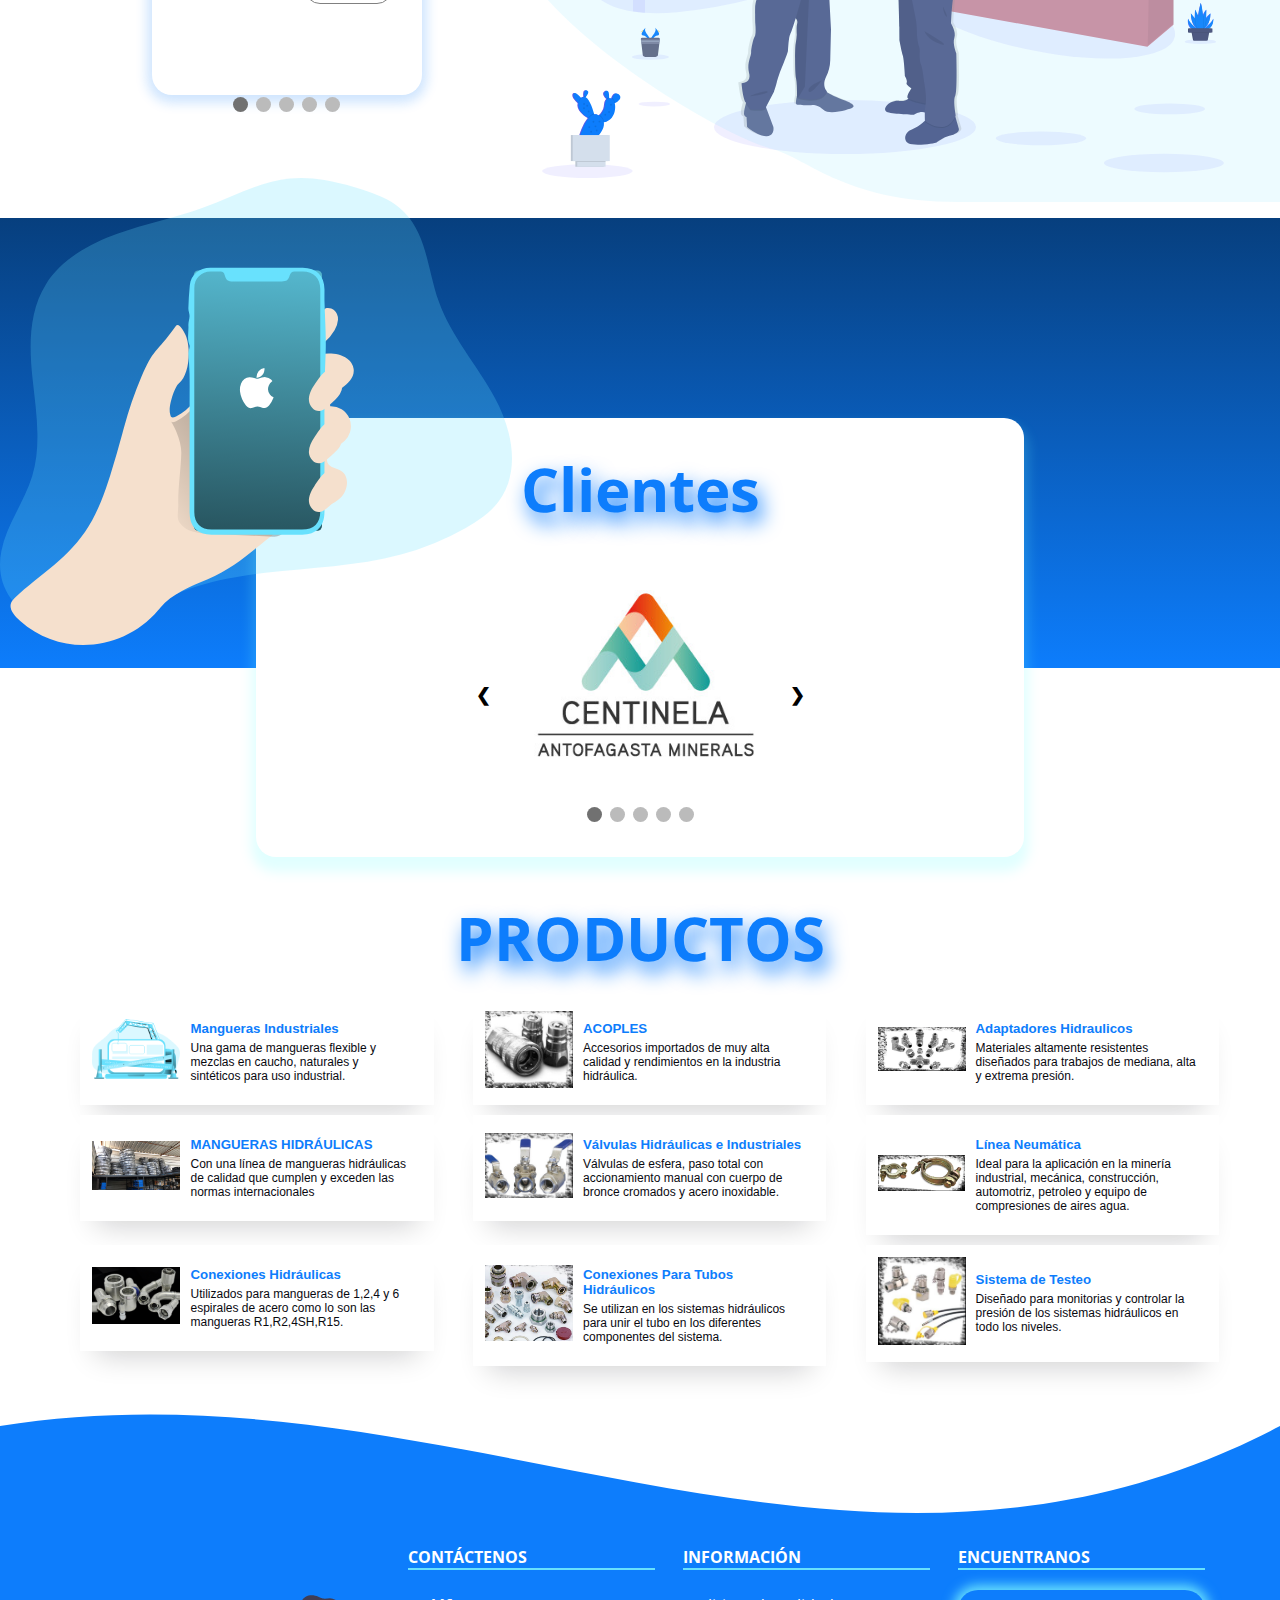
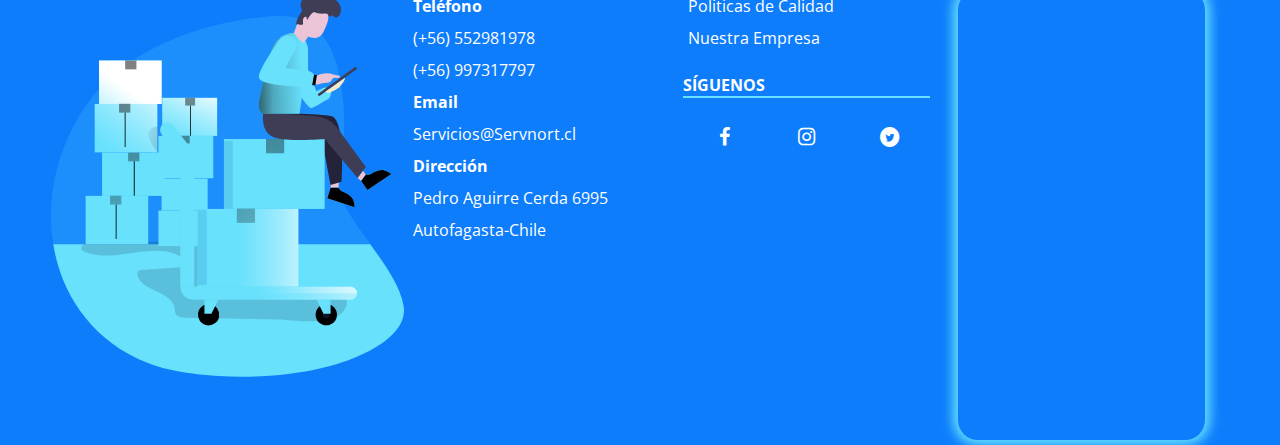
==== commit 52de18fb: "'inicio de proyecto'" ====
--- a/index.html
+++ b/index.html
@@ -66,7 +66,7 @@
                     áreas de diseño, fabricación y montaje 
                     de estructuras metálicas</p>
                     <div class="button">
-                        <a href="">leer mas</a>
+                        <a href="servicios.html">leer mas</a>
                     </div> 
                  </div>
 
@@ -75,7 +75,7 @@
                     <h3>Maquinaria Pesada</h3>
                     <p>Nuestras divisiones de reparación, mantenimiento y de servicio, está conformada por ingenieros y técnicos altamente calificados para cada línea de negocios.</p>
                     <div class="button">
-                        <a href="">leer mas</a>
+                        <a href="servicios.html">leer mas</a>
                     </div> 
                  </div>
 
@@ -84,7 +84,7 @@
                     <h3>Mecánica Industrial</h3>
                     <p> Se ofrece un plan integral de beneficios y asesoría especializada para sus requerimientos de estudios de ingeniería, instalación e implementación de sistemas integrales dentro del campo industrial, así como brindar un servicio de mantenimiento con el fin de lograr un desempeño óptimo en los distintos procesos de producción. Tales como: fabricación de lozas de lavado para maquinarias y componentes industriales, mantenimiento de plantas industriales, Iluminación, sistemas eléctricos de control, etc..</p>
                     <div class="button">
-                        <a href="">leer mas</a>
+                        <a href="servicios.html">leer mas</a>
                     </div> 
                  </div>
 
@@ -93,7 +93,7 @@
                     <h3>Mecánica De Producción</h3>
                     <p> la especialidad de Mecánica de producción brindamos el servicio de diseño, fabricación e instalación de partes y piezas para máquinas y equipos del sector industrial y minero, según los requerimientos de nuestros clientes, poniendo a su disposición nuestro personal profesional y técnico. Además realizamos trabajos de reconstrucciones de pieza y partes de máquinas para la industria y minería.</p>
                     <div class="button">
-                        <a href="">leer mas</a>
+                        <a href="servicios.html">leer mas</a>
                     </div> 
                  </div>
 
@@ -102,7 +102,7 @@
                     <h3>Mantención Y Reparación</h3>
                     <p>Motores de partida y alternadores: Mantención alternadores en general (12 – 24 volt.), mantención de motores de partida en general (12 – 24 volt.), reparaciones en general, bobinados, cambio de carbones, cambio de cajas reguladoras, cambio de inducido, cambio placas rectificadoras, etc.</p>
                     <div class="button">
-                        <a href="">leer mas</a>
+                        <a href="servicios.html">leer mas</a>
                     </div> 
                  </div>
                  
@@ -130,11 +130,24 @@
            <div class="content-clientes">
                <h2>Clientes</h2>
                <div class="clients">
-                   <div class="client">
-                       <img src="img/under_constructions.png" alt="">
-                   </div>
-                   <div class="client">
-                    <img src="img/under_constructions.png" alt="">
+
+                   <div class="client">
+                       <img src="img/productos/centinela.jpg" alt="">
+                   </div>
+                   <div class="client">
+                       <img src="img/productos/codelco.png" alt="">
+                   </div>
+                   <div class="client">
+                       <img src="img/productos/conymet.jpg" alt="">
+                   </div>
+                   <div class="client">
+                       <img src="img/productos/ultraport.jpg" alt="">
+                   </div>
+                   <div class="client">
+                       <img src="img/productos/sierragorda.jpg" alt="">
+                   </div>
+                   <div class="client">
+                       <img src="img/productos/minitec.png" alt="">
                    </div>
                 <!-- Next and previous buttons -->
                 <a class="prev" onclick="plusSlide(-1)">&#10094;</a>
@@ -143,6 +156,9 @@
                 <div class="dots" style="text-align:center">
                     <span class="do" onclick="currentSlide(1)"></span>
                     <span class="do" onclick="currentSlide(2)"></span>
+                    <span class="do" onclick="currentSlide(3)"></span>
+                    <span class="do" onclick="currentSlide(4)"></span>
+                    <span class="do" onclick="currentSlide(5)"></span>
                 </div>
                </div>
            </div>
@@ -155,59 +171,48 @@
                 <li>
                     <a href="">
                         <div class="system-icon">
-                            <img src="img/under_constructions.png" width="80px" height="80px" alt="">
-                        </div>
-                        <div class="system-info">
-                            <div class="system_info">
-                                 <h5>Vapor</h5>
-                                 <p>Plataforma sin servidor</p>
-                            </div>
-                        </div>
-                    </a>
-                </li>
-                <li>
-                    <a href="">
-                        <div class="system-icon">
-                            <img src="img/under_constructions.png" width="80px" height="80px" alt="">
-                        </div>
-                        <div class="system-info">
-                            <div class="system_info">
-                                 <h5>Vapor</h5>
-                                 <p>Plataforma sin servidor</p>
-                            </div>
-                        </div>
-                    </a>
-                </li>
-                <li>
-                    <a href="">
-                        <div class="system-icon">
-                            <img src="img/under_constructions.png" width="80px" height="80px" alt="">
-                        </div>
-                        <div class="system-info">
-                            <div class="system_info">
-                                 <h5>Vapor</h5>
-                                 <p>Plataforma sin servidor</p>
-                            </div>
-                        </div>
-                    </a>
-                </li>
-                <li>
-                    <a href="">
-                        <div class="system-icon">
-                            <img src="img/under_constructions.png" width="80px" height="80px" alt="">
-                        </div>
-                        <div class="system-info">
-                            <div class="system_info">
-                                 <h5>Vapor</h5>
-                                 <p>Plataforma sin servidor</p>
-                            </div>
-                        </div>
-                    </a>
-                </li>
-                <li>
-                    <a href="">
-                        <div class="system-icon">
-                            <img src="img/productos/img1.jpg" width="80px" height="80px" alt="">
+                            <img src="img/under_constructions.png" loading="lazy"  alt="">
+                        </div>
+                        <div class="system-info">
+                            <div class="system_info">
+                                 <h5>Mangueras Industriales</h5>
+                                 <p>Una gama de mangueras flexible y mezclas en caucho, naturales y sintéticos para uso industrial.</p>
+                            </div>
+                        </div>
+                    </a>
+                </li>
+
+                <li>
+                    <a href="">
+                        <div class="system-icon">
+                            <img src="img/productos/acoples3.PNG" loading="lazy"  alt="">
+                        </div>
+                        <div class="system-info">
+                            <div class="system_info">
+                                 <h5>ACOPLES</h5>
+                                 <p>Accesorios importados de muy alta calidad y rendimientos en la industria hidráulica.</p>
+                            </div>
+                        </div>
+                    </a>
+                </li>
+                <li>
+                    <a href="">
+                        <div class="system-icon">
+                            <img src="img/productos/AdaptadoresHidraulicos.PNG" loading="lazy" alt="">
+                        </div>
+                        <div class="system-info">
+                            <div class="system_info">
+                                 <h5>Adaptadores Hidraulicos</h5>
+                                 <p>Materiales altamente resistentes diseñados para trabajos de mediana, alta y extrema presión.</p>
+                            </div>
+                        </div>
+                    </a>
+                </li>
+
+                <li>
+                    <a href="">
+                        <div class="system-icon">
+                            <img src="img/productos/img1.jpg" loading="lazy"  alt="">
                         </div>
                         <div class="system-info">
                             <div class="system_info">
@@ -217,15 +222,72 @@
                         </div>
                     </a>
                 </li>
-                <li>
-                    <a href="">
-                        <div class="system-icon">
-                            <img src="img/under_constructions.png" width="80px" height="80px" alt="">
-                        </div>
-                        <div class="system-info">
-                            <div class="system_info">
-                                 <h5>Vapor</h5>
-                                 <p>Plataforma sin servidor</p>
+
+                <li>
+                    <a href="">
+                        <div class="system-icon">
+                            <img src="img/productos/valvulas.PNG" loading="lazy"  alt="">
+                        </div>
+                        <div class="system-info">
+                            <div class="system_info">
+                                <h5>Válvulas Hidráulicas e Industriales</h5>
+                                <p>Válvulas de esfera, paso total con accionamiento manual con cuerpo de bronce cromados y acero inoxidable.</p>
+                            </div>
+                        </div>
+                    </a>
+                </li>
+
+                <li>
+                    <a href="">
+                        <div class="system-icon">
+                            <img src="img/productos/lineaneumatica.PNG" loading="lazy"  alt="">
+                        </div>
+                        <div class="system-info">
+                            <div class="system_info">
+                                 <h5>Línea Neumática</h5>
+                                 <p>Ideal para la aplicación en la minería industrial, mecánica, construcción, automotriz, petroleo y equipo de compresiones de aires agua.</p>
+                            </div>
+                        </div>
+                    </a>
+                </li>
+
+                <li>
+                    <a href="">
+                        <div class="system-icon">
+                            <img src="img/productos/ConexionesHidraulicas.PNG" loading="lazy" alt="">
+                        </div>
+                        <div class="system-info">
+                            <div class="system_info">
+                                <h5>Conexiones Hidráulicas</h5>
+                                <p>Utilizados para mangueras de 1,2,4 y 6 espirales de acero como lo son las mangueras R1,R2,4SH,R15.</p>
+                            </div>
+                        </div>
+                    </a>
+                </li>
+
+                <li>
+                    <a href="">
+                        <div class="system-icon">
+                            <img src="img/productos/ConexionesParatubosHidraulicos.PNG" loading="lazy" alt="">
+                        </div>
+                        <div class="system-info">
+                            <div class="system_info">
+                                <h5>Conexiones Para Tubos Hidráulicos</h5>
+                                <p>Se utilizan en los sistemas hidráulicos para unir el tubo en los diferentes componentes del sistema.</p>
+                            </div>
+                        </div>
+                    </a>
+                </li>
+
+                <li>
+                    <a href="">
+                        <div class="system-icon">
+                            <img src="img/productos/sistemetesteo.PNG" loading="lazy" alt="">
+                        </div>
+                        <div class="system-info">
+                            <div class="system_info">
+                                <h5>Sistema de Testeo</h5>
+                                <p>Diseñado para monitorias y controlar la presión de los sistemas hidráulicos en todo los niveles.</p>
                             </div>
                         </div>
                     </a>
--- a/css/main.css
+++ b/css/main.css
@@ -141,8 +141,8 @@
 }
 
 .system-icon img {
-    max-width: 2.5em;
-    max-height: 2.5em;
+    max-width: 5.5em;
+    max-height: 5.5em;
 }
 
 li a .system_icon {
@@ -182,7 +182,7 @@
 
 
 .system_info h5 {
-    color: #68E1FD;
+    color: #0D7DFC;
     margin-bottom: 5px;
 }
 
